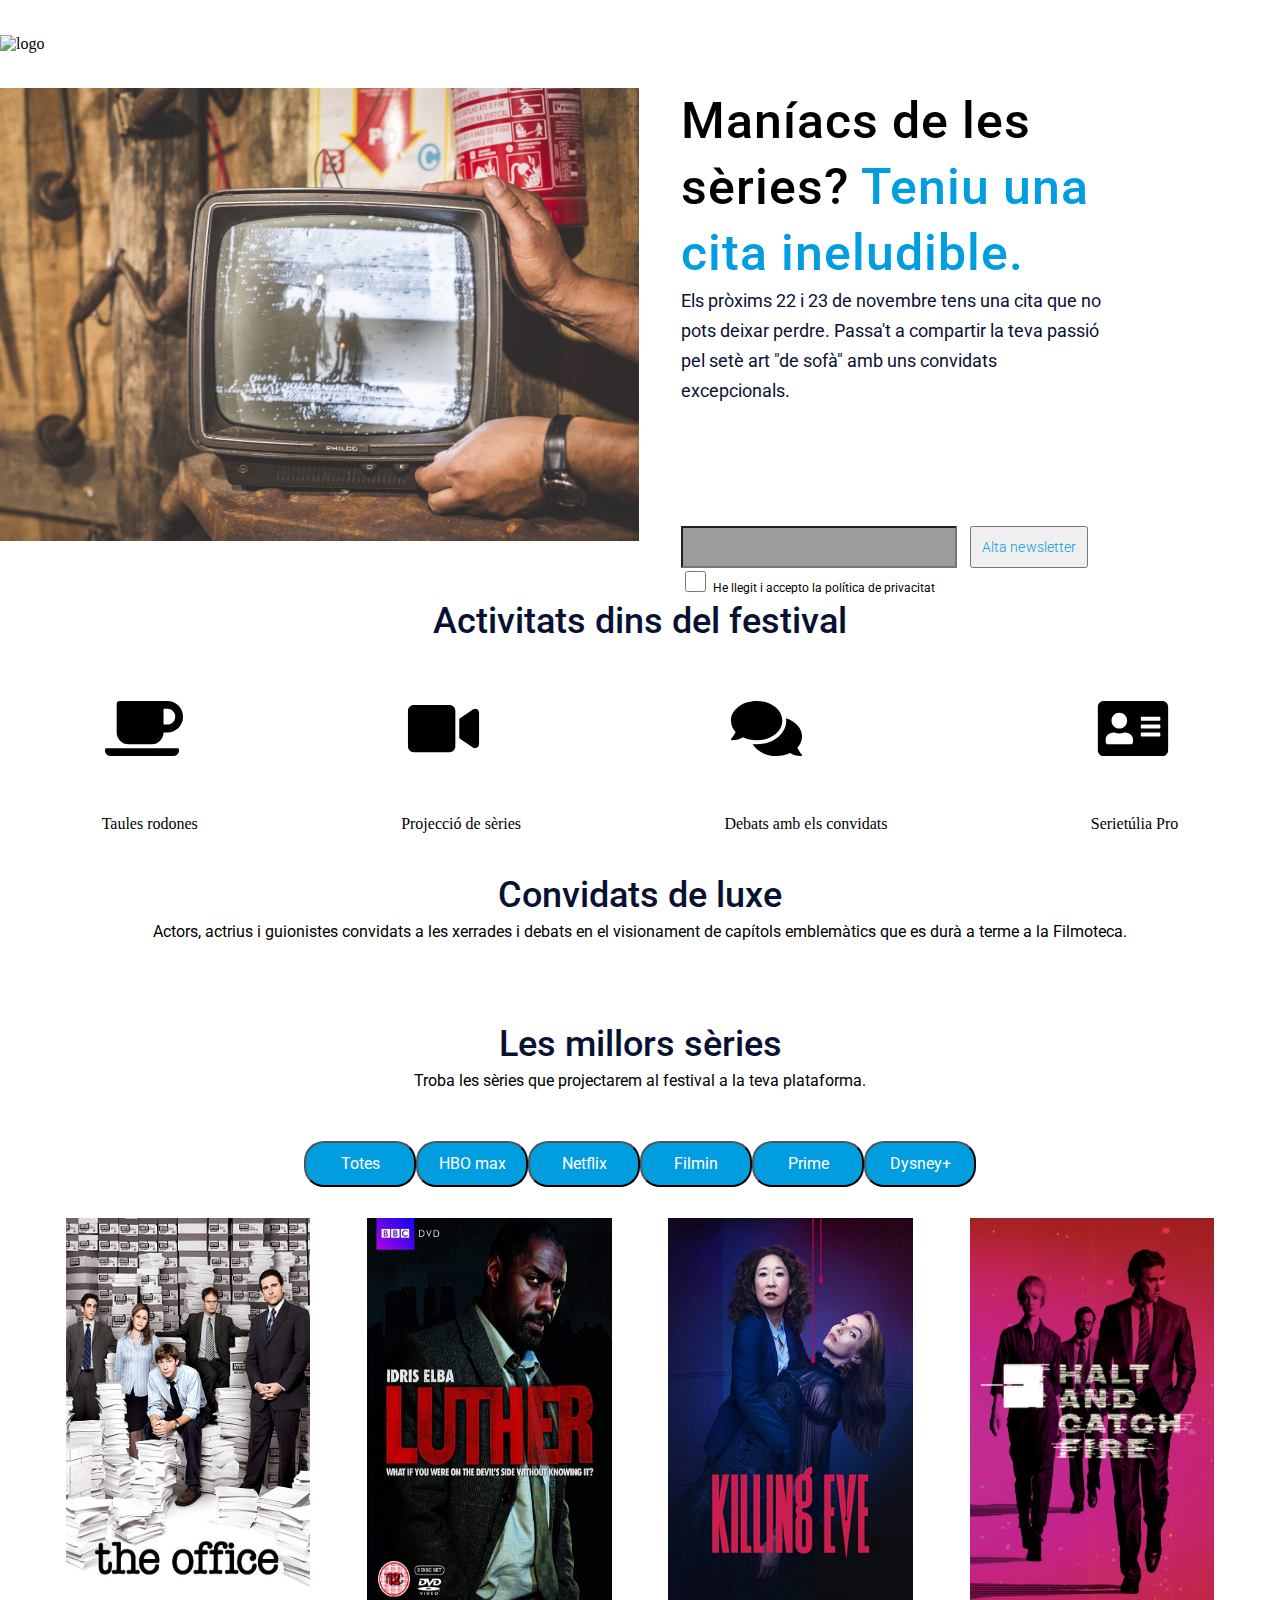
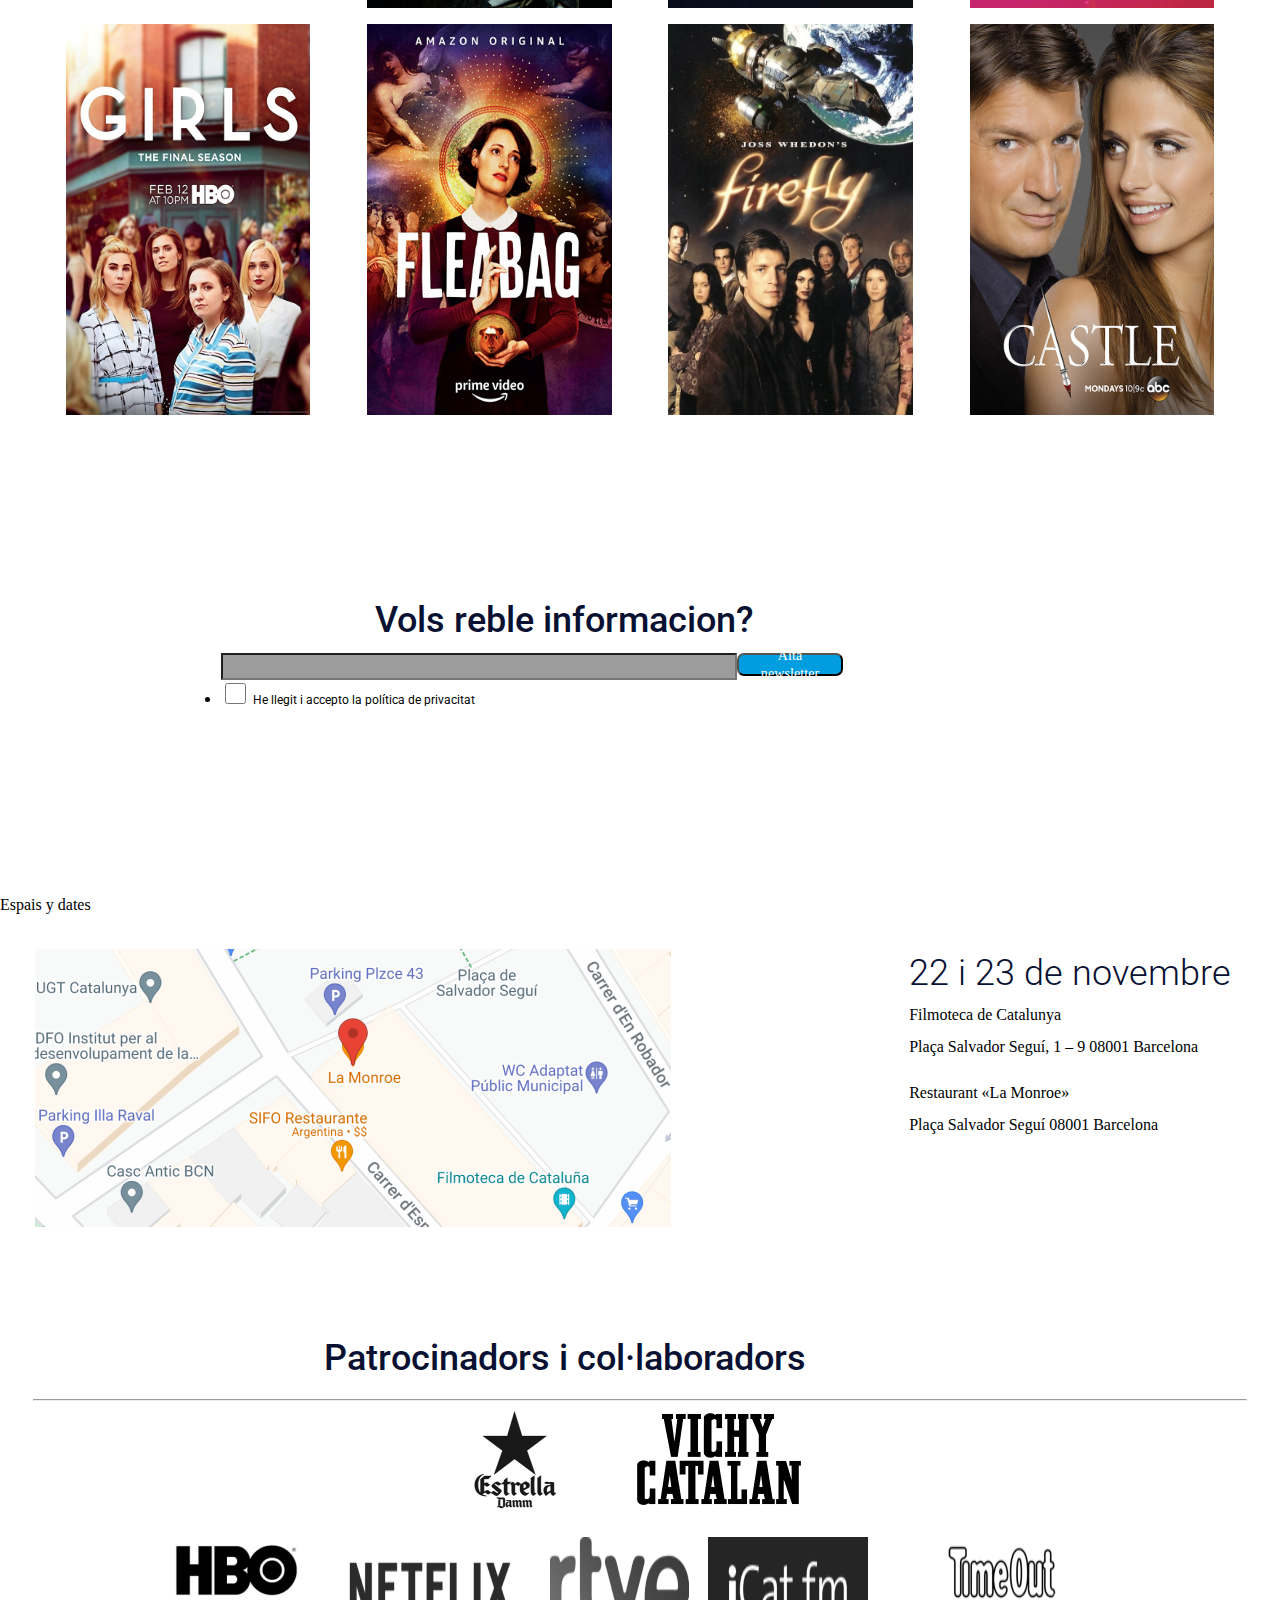
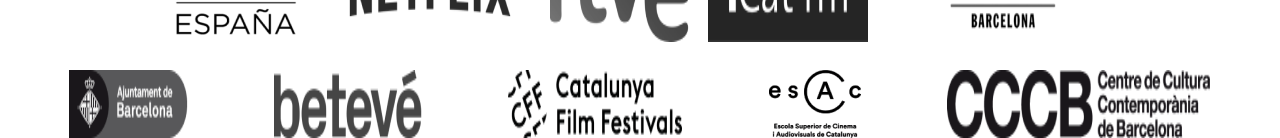
==== index.html @ 830b5f64 "primer proyecto" ====
<!DOCTYPE html>
<html lang="ca">
<head>
    <meta charset="UTF-8">
    <meta name="viewport" content="width=device-width, initial-scale=1.0">
    <title>Projecto3</title>
    <link rel="stylesheet" href="reset.css">
    <link href="https://fonts.googleapis.com/css2?family=Roboto:wght@300;400;500&display=swap" rel="stylesheet">
    <link rel="stylesheet" href="estilos.css">
    <link rel="stylesheet" href="media.css">
    <script async src="js/app.js" type="module">

    </script>
</head>
    <header>
        <img class="cabecera" src="i/logo/LaSerietulia-h.svg" alt="logo">
    </header>  
    <main>
        <picture>
            <source srcset="img/victoria-kubiaki-yeFJNtA3604-unsplash1.jpg,
                            img/victoria-kubiaki-yeFJNtA3604-unsplash1@2x.jpg 2x,
                            img/victoria-kubiaki-yeFJNtA3604-unsplash1@3x.jpg 3x">
        <img class="principal" src="img/victoria-kubiaki-yeFJNtA3604-unsplash1@3x.jpg" alt="imagine tv">
        </picture>
        <section class="description">
                <h1>Maníacs de les sèries?<span class="azules"> Teniu una cita ineludible.</span></h1>

                <p>Els pròxims 22 i 23 de novembre tens una cita que no pots deixar perdre. Passa't a compartir la teva passió pel setè art "de sofà" amb uns convidats excepcionals.</p>
            <form id="formulario" name="formulario">
            <ul class="invertir">
            <li>
                <label for="email"></label>
                <input class="gris" id="email" type="email" name="email" pattern="/^[a-zA-Z=-9._-]+@[a-zA-Z=-9._-]/" tabindex="1">   
            </li>
            <li class="box">
            <button type="submit">Alta newsletter</button>
          </li>
                <li>
            <input class="pulsar" id="privacidad" type="checkbox" required tabindex="2">
            <label for="privacidad">He llegit i accepto la política de privacitat</label>
        </li>
        </ul>
        </form>
        </section>
    </main>
    
    <div class="simble">
        <h2>Activitats dins del festival</h2>
    </div>
    <section class="opcion">
        <article>
        <img class="iconos" src="icons/coffee-solid.svg" alt="coffe">
        <h4>Taules rodones</h4>
        </article>
        <article>
        <img class="iconos" src="icons/video-solid.svg" alt="video">
        <h4>Projecció de sèries</h4>
        </article>
        <article>
        <img class="iconos" src="icons/comments-solid.svg" alt="comment">
        <h4>Debats amb els convidats</h4>
        </article>
        <article>
        <img class="iconos" src="icons/address-card-solid.svg" alt="address-card">
        <h4>Serietúlia Pro</h4>
        </article>
    </section> 
    <section class="convidats">
        <h2>Convidats de luxe</h2>
        <h5>Actors, actrius i guionistes convidats a les xerrades i debats en el visionament de capítols emblemàtics que es durà a terme a la Filmoteca.</h5>
        <div id="cards">
           
        </div>
    </section>
    <section class="serie">
    <h2>Les millors sèries</h2>
    <h3>Troba les sèries que projectarem al festival a la teva plataforma.</h3>
    <nav>
        <button type="submit">Totes</button>
        <button type="submit">HBO max</button>
        <button type="submit">Netflix</button>
        <button type="submit">Filmin</button>
        <button type="submit">Prime</button>
        <button type="submit">Dysney+</button>
    </nav> 
    </section>

    <section class="collection">
        <article>
            <img class="poster" src="img/series/the-office.jpg" alt="the office">
            </article>
            <article>
            <img class="poster" src="img/series/luther.jpg" alt="luther">
            </article>
            <article>
            <img class="poster" src="img/series/killing-eve.jpg" alt="killing eve">
            </article>
            <article>
            <img class="poster" src="img/series/halt-and-catch-fire.jpg" alt="halt and catch fire">
            </article> 
            <article>
            <img class="poster" src="img/series/girls.jpg" alt="girls">
            </article>
            <article>
            <img class="poster" src="img/series/fleabag.jpg" alt="fleabag">
            </article>
            <article>
            <img class="poster" src="img/series/firefly.jpg" alt="firefly">
            </article> 
            <article>
            <img class="poster" src="img/series/castle.jpg" alt="castle">
            </article>  
    </section>

    <h3 class="pregunta">Vols reble informacion?</h3>
    <section class="ultima">
    <form id="formulario" name="formulario">
        <label for="email2"></label>
        <input class="gris540" id="email2" type="email" name="email2" tabindex="1">
        <button type="submit">Alta newsletter</button>
        <ul>
            <li>
        <input class="pulsar" id="privacidad2" type="checkbox" required tabindex="2">
        <label for="privacidad2">He llegit i accepto la política de privacitat</label>
    </li>
    </ul>
    </form>
</section>

<h2> Espais y dates</h2>
<section class="direction"> 
<div class="mapa">
    <img src="img/mapa/Rectangle.png" alt="logo">
</div>

<div>
<h2 class="fechas">22 i 23 de novembre</h2>
<h3>Filmoteca de Catalunya</h3>
<address>
    Plaça Salvador Seguí, 1 – 9
    08001 Barcelona 
</address>
<h3>Restaurant «La Monroe»</h3>
<address>
    Plaça Salvador Seguí
    08001 Barcelona
</address>
</div>
</section>
<h2 class="patrocinio">Patrocinadors i col·laboradors</h2>
<hr></hr>
<div class="uno">
<img src="img/patrocinadores/Logo-Damm-web 1.png" alt="damm">
<img src="img/patrocinadores/vichy.png" alt="vichy">
</div>
<div class="dos">
<img src="img/patrocinadores/HBOn_alpha_footer-e1530626307174 1.png" alt="HBOn">
<img src="img/patrocinadores/Netflix_Logo_footer-500x210 1.png" alt="netflix">
<img src="img/patrocinadores/RTVE_footer-500x258 1.png" alt="RTVE">
<img src="img/patrocinadores/Logo_iCatFm-500x186 1.png" alt="iCatFm">
<img src="img/patrocinadores/Time-Out_2-500x182.png" alt="Time-Out">
</div>
<div class="tres">
    <img src="img/patrocinadores/bn_ajuntament.png" alt="bn_ajuntament">
    <img src="img/patrocinadores/Logotip_beteve_roig-1-500x136 1.png" alt="beteve">
    <img src="img/patrocinadores/CFF_Logo-Negre-RGB-500x115 1.png" alt="cff">
    <img src="img/patrocinadores/escac_claim_white 1.png" alt="escac">
    <img src="img/patrocinadores/cccb.png" alt="">
</div>
<script src="validacion.js"></script>
</body>
</html>
---- estilos.css ----
.cabecera{
width: 33.235vw;
height: 144px;
margin-top: 35px;
margin-bottom: 35px;
}

.principal{
width: 49.926vw;
height: 453px;
}

.description{
width: 33.015vw;
height: 453px;
margin-left: 3.309vw;
margin-right: 2.941vw;
}

main{
display:flex;
}

.description h1{
color: #000;
font-family: "Roboto";
font-size: 50px;
font-style: normal;
font-weight: 500;
line-height: 66px;
letter-spacing: 1px;
}

.azules{
color: #009EE0;
}

.description p{
color: #091133;
font-family: "Roboto";
font-size: 18px;
font-style: normal;
font-weight: 400;
line-height: 30px;
}

form{
display: flex;
flex-wrap: wrap;
margin-top: 9.4vw;
}

.gris{
background-color:#9c9c9c;
width: 20.92vw;
height: 36px;
}

.box button{
color: #009EE0;
font-family: "Roboto";
font-size: 14px;
font-style: normal;
font-weight: 300;
line-height: 18px;
letter-spacing: 0.1px;
padding: 10px;
margin-left: 0.992vw;
}

.box{
width: 10.441vw;
height: 42px;
}

.description ul{
width: 33.015vw;
display: flex;
flex-wrap: wrap;    
}

.description ul li{
list-style-type: none;
}

.simble{
margin-top: 4.044vw;
margin-bottom: 4.044vw;
}

.opcion{
 display: flex;
 justify-content: space-around; 
 margin-top: 4.044vw; 
}

.pulsar{
width: 1.618vw;
height: 1.618vw;
}

label{
color: #000;
font-family: "Roboto";
font-size: 12px;
font-style: normal;
font-weight: 400;
line-height: normal;
}

.iconos{
width: 6.618vw;
height: 63px;
}

.simble h2{
color: #091133;
text-align: center;
font-family: "Roboto";
font-size: 36px;
font-style: normal;
font-weight: 500;
line-height: 48px; 
}

.convidats h2{
    color: #091133;
    text-align: center;
    font-family: "Roboto";
    font-size: 36px;
    font-style: normal;
    font-weight: 500;
    line-height: 48px; 
    }

    .serie h2{
        color: #091133;
        text-align: center;
        font-family: "Roboto";
        font-size: 36px;
        font-style: normal;
        font-weight: 500;
        line-height: 48px; 
        }


.opcion h4{
margin-top: 4.059vw;
margin-bottom: 2.941vw;
}

.convidads{
margin: 2.353vw;
display: flex;
justify-content: center;
flex-direction: column;
align-items: center;
}


#cards p{
color: #091133;
text-align: center;
font-family: "Roboto";
font-size: 16px;
font-style: normal;
font-weight: 400;
line-height: 20px;
}

.convidats h5{
color: #000;
text-align: center;
font-family: "Roboto";
font-size: 16px;
font-style: normal;
font-weight: 400;
line-height: 26px;
}


#cards{
display: flex;
flex-wrap: wrap;
gap:1.471vw;
justify-content: space-around;
margin-top: 5.882vw;
}

#cards h3{
color: #091133;
text-align: center;
font-family: "Roboto";
font-size: 18px;
font-style: normal;
font-weight: 500;
line-height: 26px;
}

#cards button{
color: #091133;
text-align: right;
font-family: "Roboto";
font-size: 18px;
font-style: normal;
font-weight: 500;
line-height: 26px;
margin-top: 20px;
}

#cards article{
width: 27.167vw;
height: 444px;
flex-shrink: 0;
border: 2px solid #009EE0;
box-shadow: 4px 4px 2px 0px rgba(0, 224, 143, 0.10);  
}

.serie{
visibility: visible;
}

.serie nav{
margin-top: 3.676vw;
margin-bottom: 2.353vw;
display: flex;
justify-content: center;
}

.serie button{
background-color:#009EE0;
color: white;
width: 8.75vw;
height: 46px;
color: #FFF;
text-align: center;
font-family: "Roboto";
font-size: 16px;
font-style: normal;
font-weight: 400;
line-height: 26px; 
border-radius: 20px;
}

.serie h3{
color: #000;
text-align: center;
font-family: "Roboto";
font-size: 16px;
font-style: normal;
font-weight: 400;
line-height: 26px;   
}

.poster{
width: 19.118vw;
height: 390.39px;
flex-shrink: 0;    
}

.collection{
margin-left: 3.382vw;
margin-right: 3.382vw;
gap: 0.956vw;
display: flex;
flex-wrap: wrap;
justify-content: space-around;
margin-bottom: 13.897vw;
visibility: visible;
}

.pregunta{
width: 88.235vw;
height: 57px;
flex-shrink: 0;    
color: #091133;
text-align: center;
font-family: "Roboto";
font-size: 36px;
font-style: normal;
font-weight: 500;
line-height: 48px;  
}

.final{
display: flex;
flex-direction: column;
align-items:flex-start;
margin-top: 0px;
}

.conclusion{
display: flex;
}

.gris540{
background-color:#9c9c9c;   
width: 39.706vw;   
height: 20.5px;
margin-top: 0px;
}

.ultima{
margin-left: 17.279vw;
margin-right: 31.25vw;
margin-bottom: 14.706vw;
display: flex;
flex-direction: column;
align-items: center;
}

.ultima form{
margin-top: 0px;
}

.ultima button{
width: 8.235vw;
height: 1.324vw;
padding: 0.735vw;
background-color: #009EE0;
color: #FFF;
font-family: "Montserrat";
font-size: 14px;
font-style: normal;
font-weight: 500;
line-height: 18px; 
letter-spacing: 0.1px;
display: flex;
align-items: center;
border-radius: 7px;
}

.mapa{
margin: auto 0px 37px 35px;
width: 657px;
}

.direction{
display: flex;
gap: 18.309vw;  
margin-top: 2.721vw;  
margin-right: 3.235vw;
}

.lugares{
gap:1.471vw;
}

.fechas{
width:25.735vw;
height: 57px;
color: #091133;
font-family: "Roboto";
font-size: 36px;
font-style: normal;
font-weight: 300;
line-height: 48px;
}

address{
margin-top:1.103vw;
margin-bottom: 2.206vw;
}

.patrocinio{
width: 88.235vw;
height: 57px;
flex-shrink: 0; 
color: #091133;
text-align: center;
font-family: "Roboto";
font-size: 36px;
font-style: normal;
font-weight: 500;
line-height: 48px;
margin-top: 5.147vw;
}

hr{
 margin-left: 2.574vw;
 margin-right: 2.574vw;
}

.uno{
display: flex;
justify-content: center;
margin-bottom: 2.206vw;
}

.dos{
display: flex;
justify-content: center;  
gap: 1.471vw;
margin-bottom: 2.206vw;
}

.tres{
display: flex;
justify-content: space-around;
gap: 2.942vw;
margin-right: 3.529vw;
margin-left: 3.529vw;
}
---- media.css ----
@media screen and (min-width: 360px) and (max-width: 600px) {

.cabecera{
width: 111.667vw;
height: 128px;   
margin-top: 0px;
margin-bottom: 0px;
}  

.principal{
width: 100vw;
height: 240px;
}
    
.description{
margin-left: 6.667vw;
margin-right: 6.667vw;

}

.description ul{
width: 86.667vw;  
}

.invertir{
display: flex;
}
.box:nth-child(2){
    order:3;
}
        
main{
display:block;
}

form{
margin-top: 11.111vw;
width: 86.667vw;
}

.pulsar{
margin-left: 15vw;
width: 6.11vw;
height: 22px;
    }

.gris{
width: 86.667vw;
height: 39.5px;
    }

.box button{
width: 52.77vw;
}

.description h1{
margin-top: 3.333vw;
width: 86.667vw;
font-size: 36px;
line-height: 120%;
letter-spacing: 1px;
}
        
.description p{
margin-top: 3.333vw;    
width: 86.667vw;    
font-size: 16px;
line-height: 130%;
}

.gris{
height: 39.45px;
    }

.collection{
visibility:collapse
}

#cards{
flex-wrap:nowrap;
scroll-snap-type: x mandatory;
    }

.serie{
    visibility: collapse;
}

.simble h2{
width: 80.556vw;
}

.opcion h4{
margin-top: 11.111vw;
margin-bottom: 5.556vw;
}

.opcion{
flex-wrap: wrap;
gap: 25vw
}
   
.convidats h2{
    color: #091133;
    text-align: center;
    font-family: "Roboto";
    font-size: 36px;
    font-style: normal;
    font-weight: 500;
    line-height: 48px; 
    }
    .serie h2{
        color: #091133;
        text-align: center;
        font-family: "Roboto";
        font-size: 36px;
        font-style: normal;
        font-weight: 500;
        line-height: 48px; 
        }


}
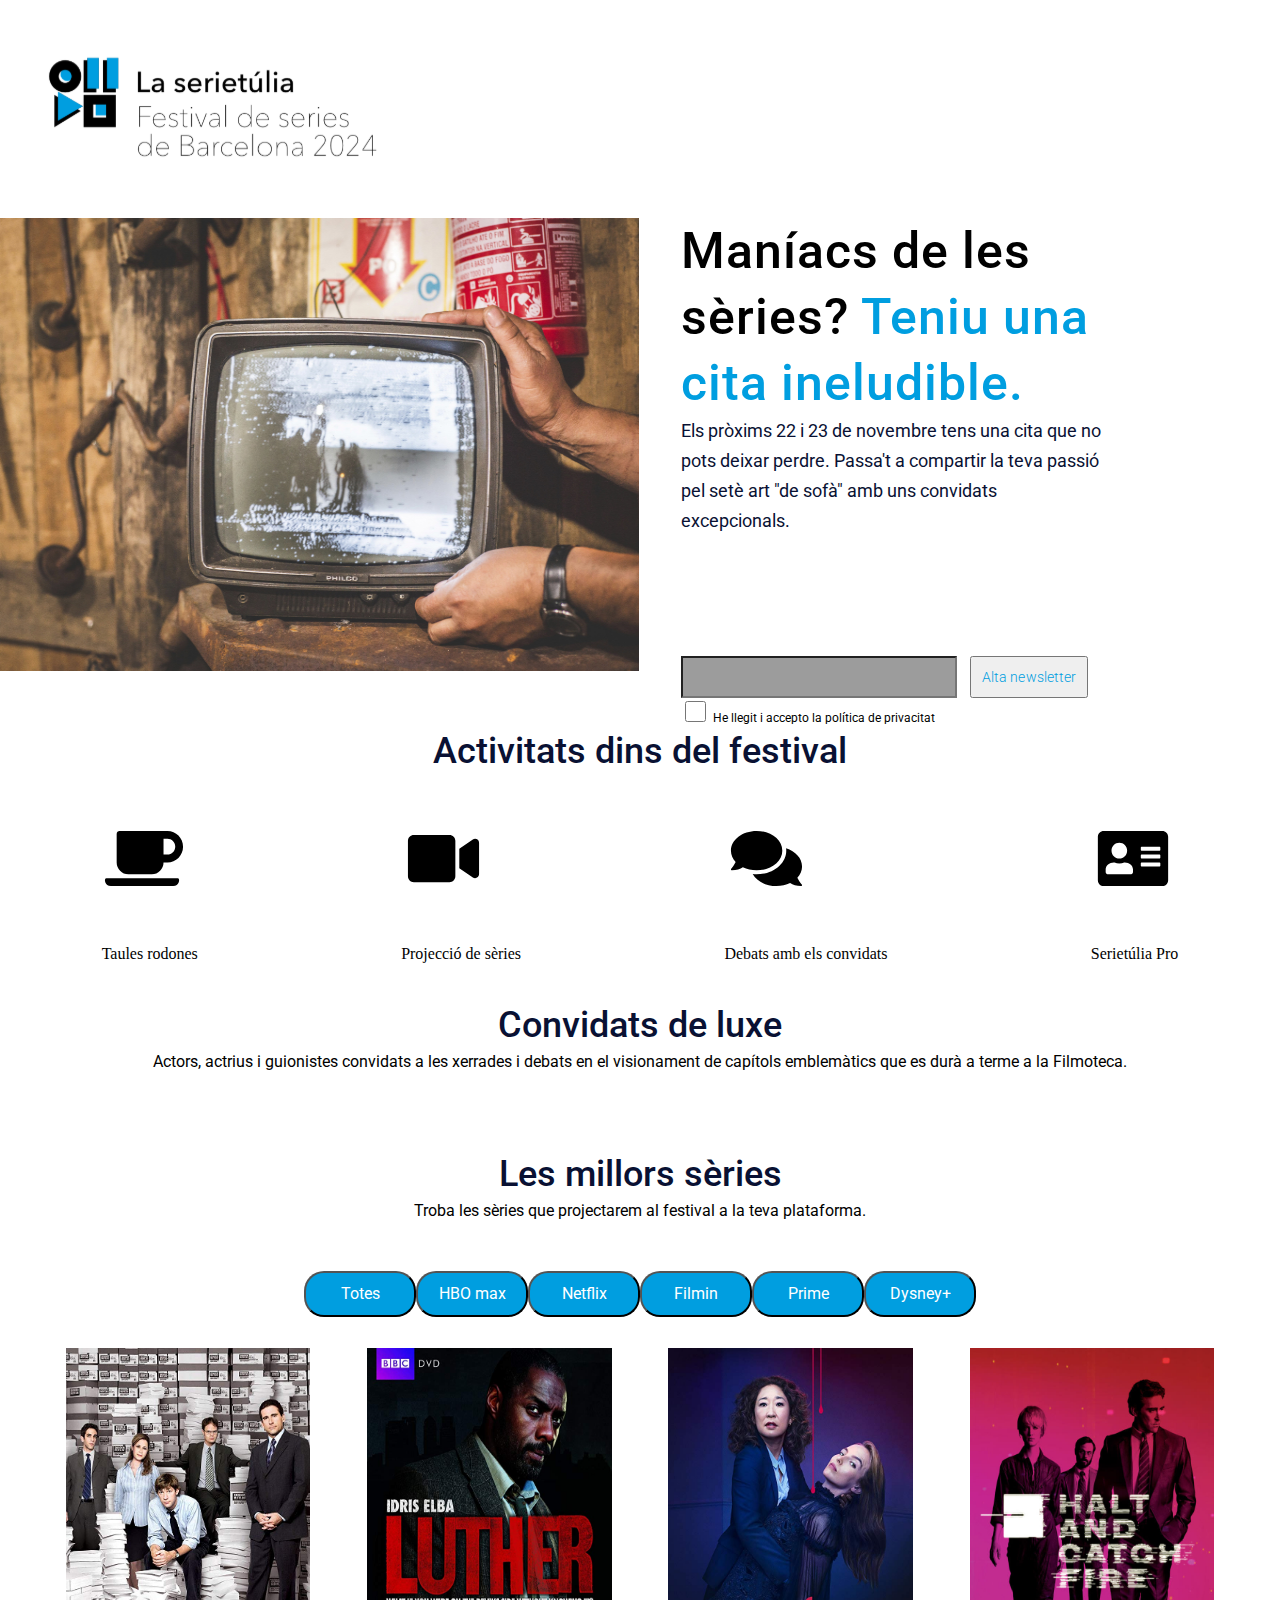
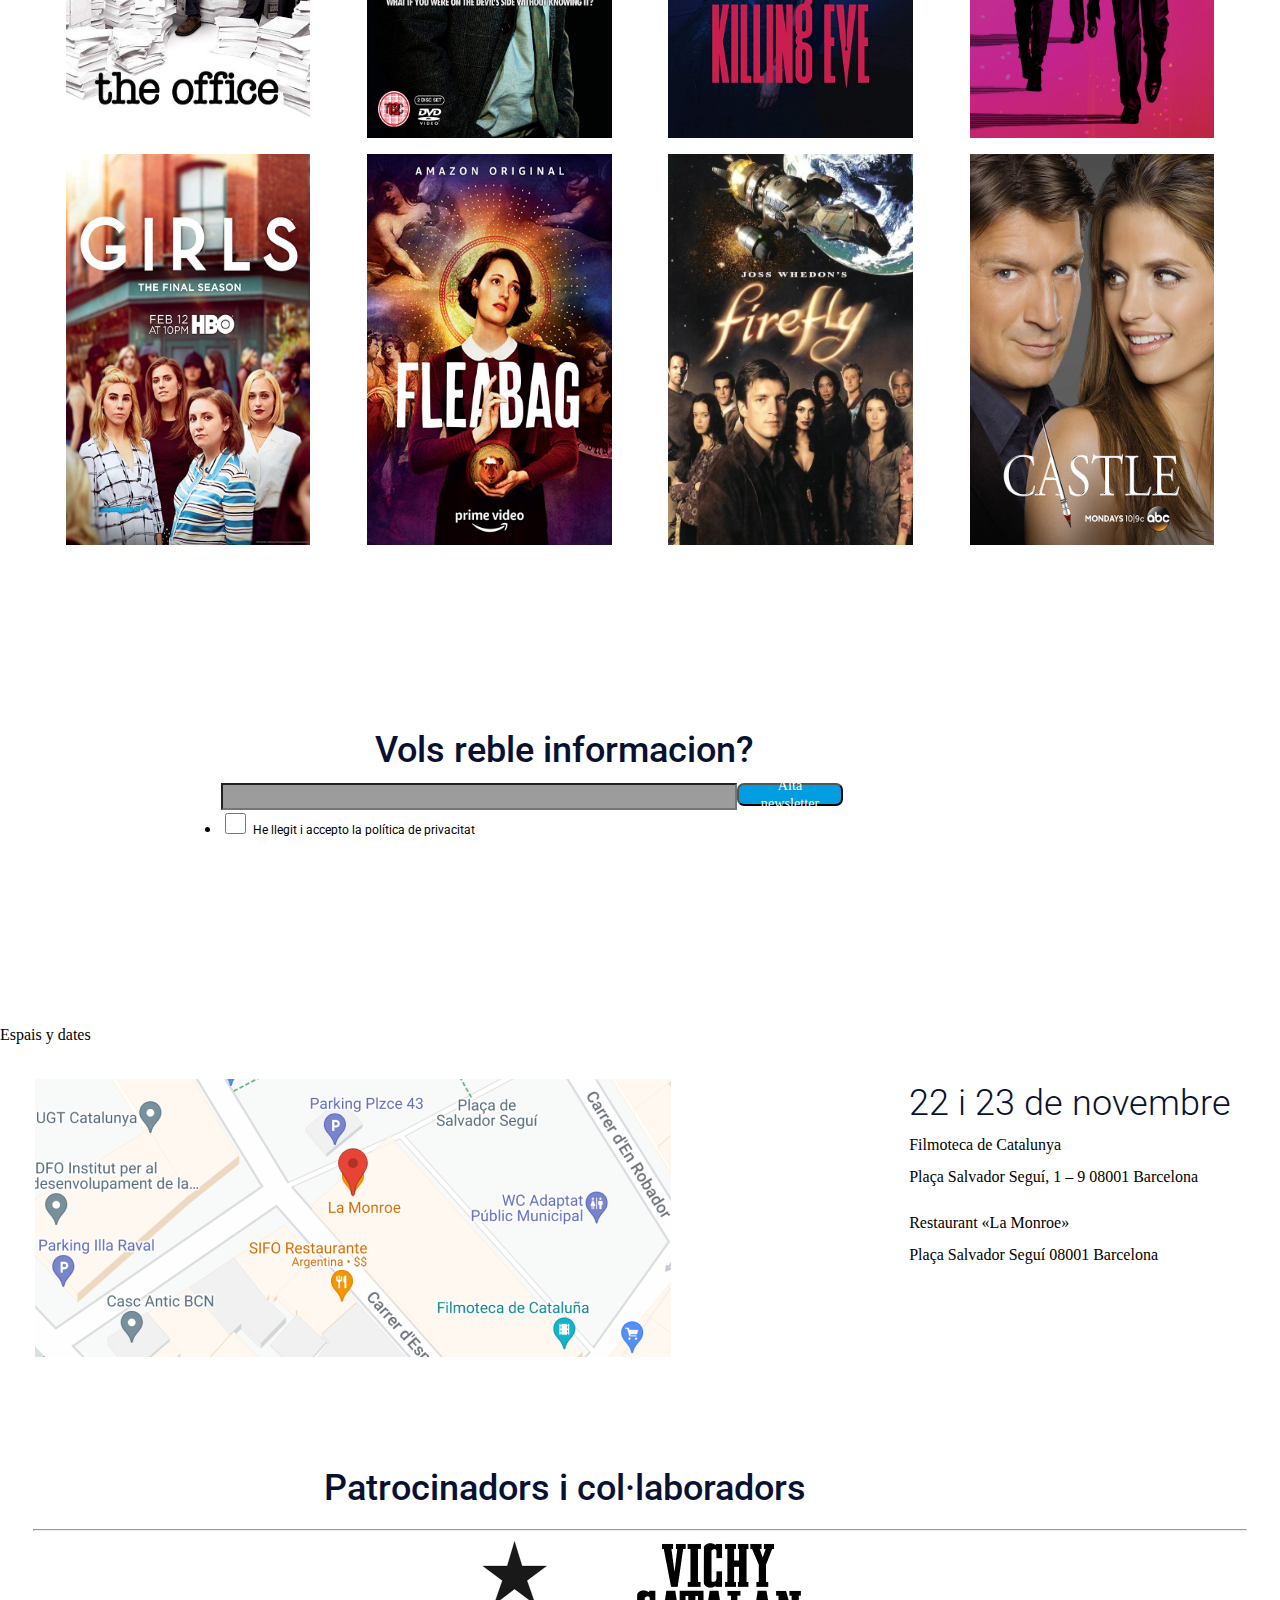
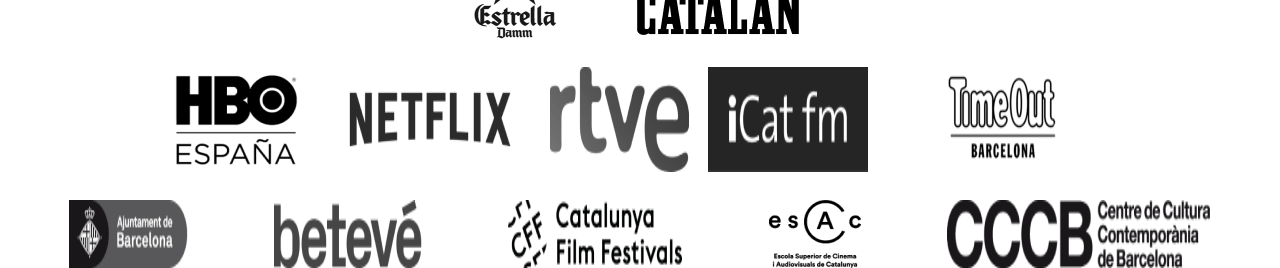
==== commit 73304954: "Update index.html" ====
--- a/index.html
+++ b/index.html
@@ -13,7 +13,7 @@
     </script>
 </head>
     <header>
-        <img class="cabecera" src="i/logo/LaSerietulia-h.svg" alt="logo">
+        <img class="cabecera" src="img/logo/LaSerietulia-h.svg" alt="logo">
     </header>  
     <main>
         <picture>
@@ -169,4 +169,4 @@
 </div>
 <script src="validacion.js"></script>
 </body>
-</html>+</html>
